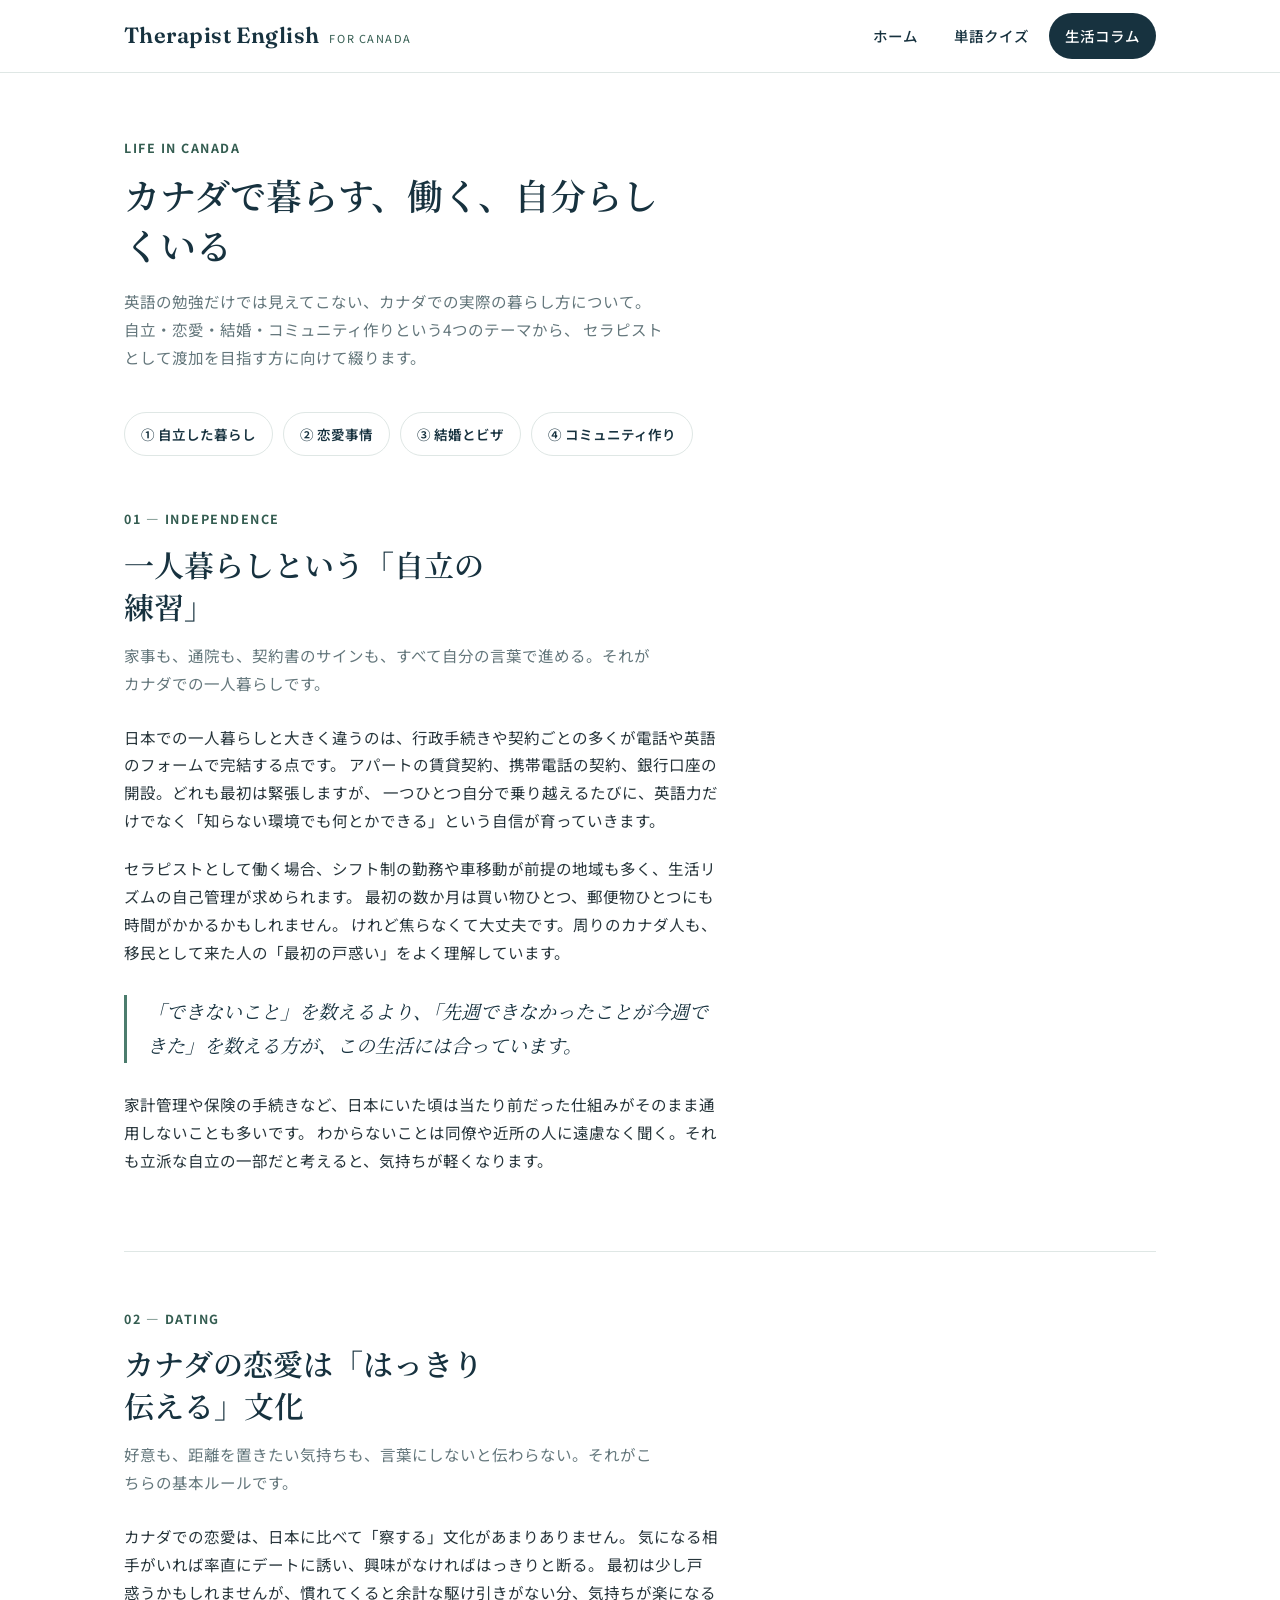
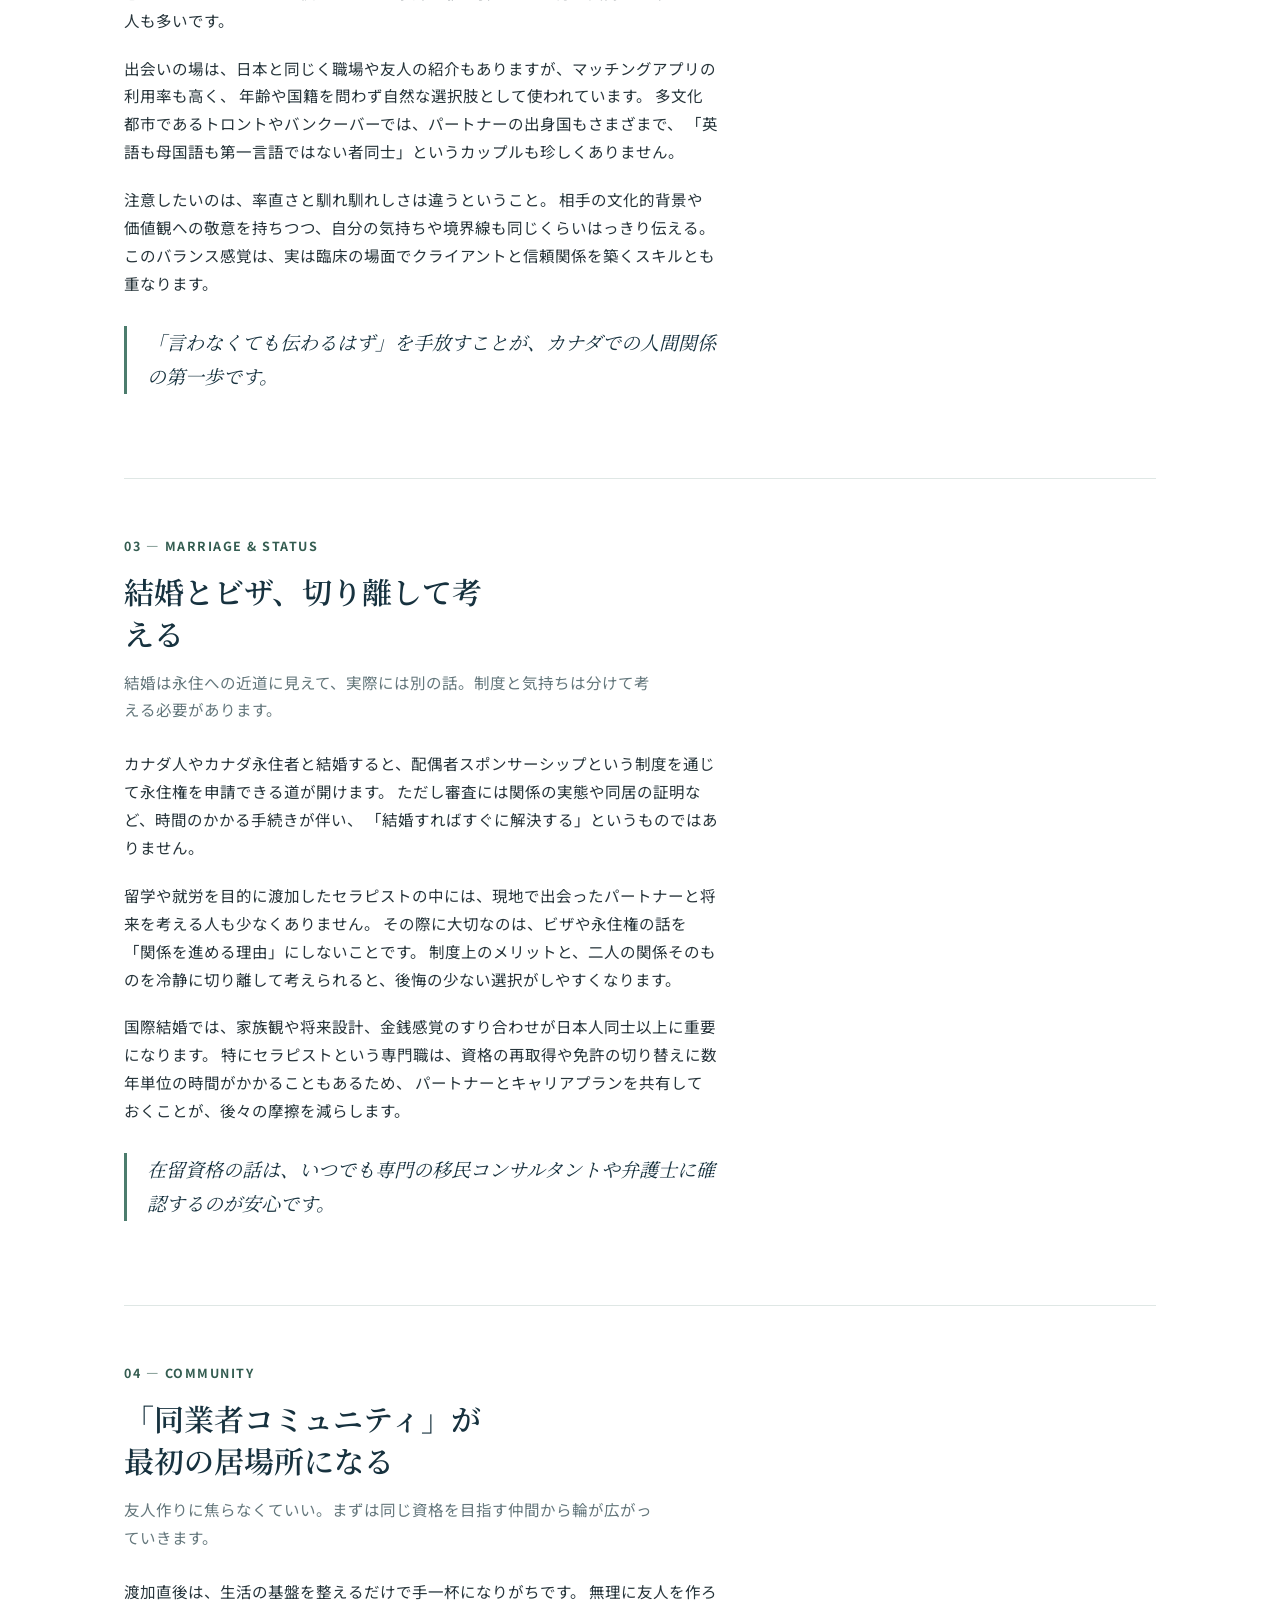
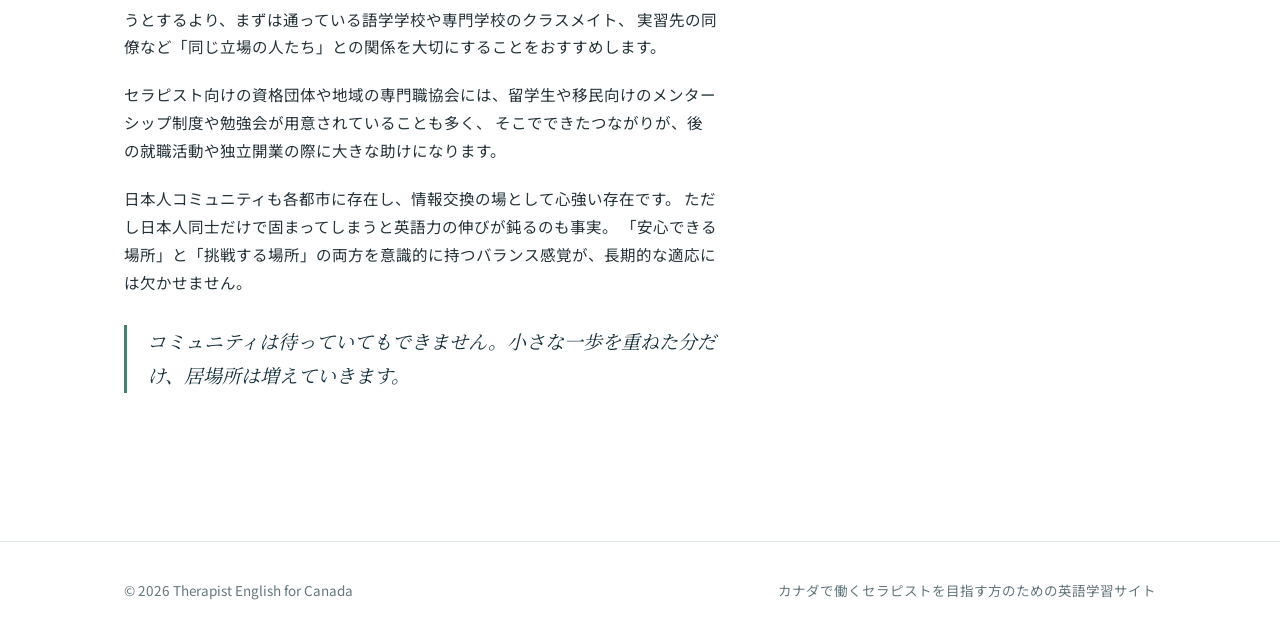
==== column.html @ 26094b74 "Add files via upload" ====
<!DOCTYPE html>
<html lang="ja">
<head>
<meta charset="UTF-8">
<meta name="viewport" content="width=device-width, initial-scale=1.0">
<title>カナダ生活コラム | Therapist English for Canada</title>
<link rel="preconnect" href="https://fonts.googleapis.com">
<link href="https://fonts.googleapis.com/css2?family=Fraunces:ital,wght@0,600;1,500&family=Noto+Sans+JP:wght@400;500;600;700&family=Noto+Serif+JP:wght@600;700&display=swap" rel="stylesheet">
<link rel="stylesheet" href="style.css">
</head>
<body>

<header class="site-header">
  <div class="container">
    <a href="index.html" class="brand">
      <span class="brand-mark">Therapist English</span>
      <span class="brand-sub">for Canada</span>
    </a>
    <nav class="main-nav">
      <a href="index.html">ホーム</a>
      <a href="quiz.html">単語クイズ</a>
      <a href="column.html" class="active">生活コラム</a>
    </nav>
  </div>
</header>

<section style="padding-bottom:0;">
  <div class="container">
    <div class="section-head">
      <span class="kicker">Life in Canada</span>
      <h1 style="font-size:clamp(26px,3.8vw,36px);">カナダで暮らす、働く、自分らしくいる</h1>
      <p style="color:var(--color-muted); font-size:15.5px; max-width:60ch;">
        英語の勉強だけでは見えてこない、カナダでの実際の暮らし方について。
        自立・恋愛・結婚・コミュニティ作りという4つのテーマから、
        セラピストとして渡加を目指す方に向けて綴ります。
      </p>
    </div>

    <nav class="column-nav">
      <a href="#independence">① 自立した暮らし</a>
      <a href="#dating">② 恋愛事情</a>
      <a href="#marriage">③ 結婚とビザ</a>
      <a href="#community">④ コミュニティ作り</a>
    </nav>
  </div>
</section>

<section style="padding-top:0;">
  <div class="container">

    <article class="article" id="independence">
      <span class="kicker">01 — Independence</span>
      <h2>一人暮らしという「自立の練習」</h2>
      <p class="lede">家事も、通院も、契約書のサインも、すべて自分の言葉で進める。それがカナダでの一人暮らしです。</p>
      <div class="article-body">
        <p>
          日本での一人暮らしと大きく違うのは、行政手続きや契約ごとの多くが電話や英語のフォームで完結する点です。
          アパートの賃貸契約、携帯電話の契約、銀行口座の開設。どれも最初は緊張しますが、
          一つひとつ自分で乗り越えるたびに、英語力だけでなく「知らない環境でも何とかできる」という自信が育っていきます。
        </p>
        <p>
          セラピストとして働く場合、シフト制の勤務や車移動が前提の地域も多く、生活リズムの自己管理が求められます。
          最初の数か月は買い物ひとつ、郵便物ひとつにも時間がかかるかもしれません。
          けれど焦らなくて大丈夫です。周りのカナダ人も、移民として来た人の「最初の戸惑い」をよく理解しています。
        </p>
        <p class="pullquote">
          「できないこと」を数えるより、「先週できなかったことが今週できた」を数える方が、この生活には合っています。
        </p>
        <p>
          家計管理や保険の手続きなど、日本にいた頃は当たり前だった仕組みがそのまま通用しないことも多いです。
          わからないことは同僚や近所の人に遠慮なく聞く。それも立派な自立の一部だと考えると、気持ちが軽くなります。
        </p>
      </div>
    </article>

    <article class="article" id="dating">
      <span class="kicker">02 — Dating</span>
      <h2>カナダの恋愛は「はっきり伝える」文化</h2>
      <p class="lede">好意も、距離を置きたい気持ちも、言葉にしないと伝わらない。それがこちらの基本ルールです。</p>
      <div class="article-body">
        <p>
          カナダでの恋愛は、日本に比べて「察する」文化があまりありません。
          気になる相手がいれば率直にデートに誘い、興味がなければはっきりと断る。
          最初は少し戸惑うかもしれませんが、慣れてくると余計な駆け引きがない分、気持ちが楽になる人も多いです。
        </p>
        <p>
          出会いの場は、日本と同じく職場や友人の紹介もありますが、マッチングアプリの利用率も高く、
          年齢や国籍を問わず自然な選択肢として使われています。
          多文化都市であるトロントやバンクーバーでは、パートナーの出身国もさまざまで、
          「英語も母国語も第一言語ではない者同士」というカップルも珍しくありません。
        </p>
        <p>
          注意したいのは、率直さと馴れ馴れしさは違うということ。
          相手の文化的背景や価値観への敬意を持ちつつ、自分の気持ちや境界線も同じくらいはっきり伝える。
          このバランス感覚は、実は臨床の場面でクライアントと信頼関係を築くスキルとも重なります。
        </p>
        <p class="pullquote">
          「言わなくても伝わるはず」を手放すことが、カナダでの人間関係の第一歩です。
        </p>
      </div>
    </article>

    <article class="article" id="marriage">
      <span class="kicker">03 — Marriage &amp; Status</span>
      <h2>結婚とビザ、切り離して考える</h2>
      <p class="lede">結婚は永住への近道に見えて、実際には別の話。制度と気持ちは分けて考える必要があります。</p>
      <div class="article-body">
        <p>
          カナダ人やカナダ永住者と結婚すると、配偶者スポンサーシップという制度を通じて永住権を申請できる道が開けます。
          ただし審査には関係の実態や同居の証明など、時間のかかる手続きが伴い、
          「結婚すればすぐに解決する」というものではありません。
        </p>
        <p>
          留学や就労を目的に渡加したセラピストの中には、現地で出会ったパートナーと将来を考える人も少なくありません。
          その際に大切なのは、ビザや永住権の話を「関係を進める理由」にしないことです。
          制度上のメリットと、二人の関係そのものを冷静に切り離して考えられると、後悔の少ない選択がしやすくなります。
        </p>
        <p>
          国際結婚では、家族観や将来設計、金銭感覚のすり合わせが日本人同士以上に重要になります。
          特にセラピストという専門職は、資格の再取得や免許の切り替えに数年単位の時間がかかることもあるため、
          パートナーとキャリアプランを共有しておくことが、後々の摩擦を減らします。
        </p>
        <p class="pullquote">
          在留資格の話は、いつでも専門の移民コンサルタントや弁護士に確認するのが安心です。
        </p>
      </div>
    </article>

    <article class="article" id="community">
      <span class="kicker">04 — Community</span>
      <h2>「同業者コミュニティ」が最初の居場所になる</h2>
      <p class="lede">友人作りに焦らなくていい。まずは同じ資格を目指す仲間から輪が広がっていきます。</p>
      <div class="article-body">
        <p>
          渡加直後は、生活の基盤を整えるだけで手一杯になりがちです。
          無理に友人を作ろうとするより、まずは通っている語学学校や専門学校のクラスメイト、
          実習先の同僚など「同じ立場の人たち」との関係を大切にすることをおすすめします。
        </p>
        <p>
          セラピスト向けの資格団体や地域の専門職協会には、留学生や移民向けのメンターシップ制度や勉強会が用意されていることも多く、
          そこでできたつながりが、後の就職活動や独立開業の際に大きな助けになります。
        </p>
        <p>
          日本人コミュニティも各都市に存在し、情報交換の場として心強い存在です。
          ただし日本人同士だけで固まってしまうと英語力の伸びが鈍るのも事実。
          「安心できる場所」と「挑戦する場所」の両方を意識的に持つバランス感覚が、長期的な適応には欠かせません。
        </p>
        <p class="pullquote">
          コミュニティは待っていてもできません。小さな一歩を重ねた分だけ、居場所は増えていきます。
        </p>
      </div>
    </article>

  </div>
</section>

<footer class="site-footer">
  <div class="container">
    <span>© 2026 Therapist English for Canada</span>
    <span>カナダで働くセラピストを目指す方のための英語学習サイト</span>
  </div>
</footer>

</body>
</html>
---- style.css ----
/* ===========================================================
   Therapist English for Canada — shared stylesheet
   Palette: white / deep navy / sage green (calm, clinical trust)
   =========================================================== */

   :root {
    --color-bg: #ffffff;
    --color-bg-soft: #f4f8f7;
    --color-bg-soft-2: #eef4f2;
    --color-navy: #17323f;
    --color-navy-deep: #0d1f27;
    --color-green: #4c7c6d;
    --color-green-deep: #345d51;
    --color-green-light: #dcebe5;
    --color-text: #26343a;
    --color-muted: #64777c;
    --color-border: #dfe7e5;
    --color-white: #ffffff;
    --color-danger: #b5544a;
  
    --font-display: "Fraunces", "Noto Serif JP", serif;
    --font-heading: "Noto Serif JP", "Fraunces", serif;
    --font-body: "Noto Sans JP", "Hiragino Kaku Gothic ProN", sans-serif;
  
    --radius-s: 6px;
    --radius-m: 12px;
    --radius-l: 20px;
  
    --shadow-soft: 0 4px 20px rgba(23, 50, 63, 0.06);
    --shadow-card: 0 8px 30px rgba(23, 50, 63, 0.08);
  
    --max-width: 1080px;
  }
  
  @media (prefers-reduced-motion: reduce) {
    *, *::before, *::after {
      animation-duration: 0.01ms !important;
      animation-iteration-count: 1 !important;
      transition-duration: 0.01ms !important;
      scroll-behavior: auto !important;
    }
  }
  
  * { box-sizing: border-box; }
  
  html { scroll-behavior: smooth; }
  
  body {
    margin: 0;
    font-family: var(--font-body);
    color: var(--color-text);
    background: var(--color-bg);
    line-height: 1.8;
    -webkit-font-smoothing: antialiased;
  }
  
  h1, h2, h3, h4 {
    font-family: var(--font-heading);
    color: var(--color-navy);
    line-height: 1.4;
    margin: 0 0 0.5em;
    font-weight: 600;
  }
  
  a { color: inherit; }
  
  img { max-width: 100%; display: block; }
  
  .container {
    max-width: var(--max-width);
    margin: 0 auto;
    padding: 0 24px;
  }
  
  /* ---------- Header / Nav ---------- */
  
  .site-header {
    position: sticky;
    top: 0;
    z-index: 50;
    background: rgba(255, 255, 255, 0.92);
    backdrop-filter: blur(8px);
    border-bottom: 1px solid var(--color-border);
  }
  
  .site-header .container {
    display: flex;
    align-items: center;
    justify-content: space-between;
    height: 72px;
  }
  
  .brand {
    display: flex;
    align-items: baseline;
    gap: 10px;
    text-decoration: none;
    font-family: var(--font-display);
  }
  
  .brand-mark {
    font-size: 22px;
    font-weight: 600;
    color: var(--color-navy);
    letter-spacing: 0.02em;
  }
  
  .brand-sub {
    font-size: 11px;
    color: var(--color-green-deep);
    letter-spacing: 0.14em;
    text-transform: uppercase;
    font-family: var(--font-body);
  }
  
  .main-nav {
    display: flex;
    gap: 4px;
  }
  
  .main-nav a {
    text-decoration: none;
    padding: 10px 16px;
    border-radius: 999px;
    font-size: 14.5px;
    font-weight: 500;
    color: var(--color-navy);
    transition: background 0.2s ease, color 0.2s ease;
  }
  
  .main-nav a:hover {
    background: var(--color-green-light);
  }
  
  .main-nav a.active {
    background: var(--color-navy);
    color: #fff;
  }
  
  @media (max-width: 640px) {
    .brand-sub { display: none; }
    .main-nav a { padding: 8px 11px; font-size: 13px; }
  }
  
  /* ---------- Signature: pulse / vitals-line divider ---------- */
  
  .pulse-divider {
    display: block;
    width: 100%;
    height: 34px;
    margin: 0 auto;
  }
  
  .pulse-divider path {
    fill: none;
    stroke: var(--color-green);
    stroke-width: 2;
    stroke-linecap: round;
    stroke-linejoin: round;
    stroke-dasharray: 340;
    stroke-dashoffset: 340;
    animation: draw-pulse 1.6s ease-out forwards;
  }
  
  @keyframes draw-pulse {
    to { stroke-dashoffset: 0; }
  }
  
  /* ---------- Hero ---------- */
  
  .hero {
    padding: 76px 0 40px;
    background:
      radial-gradient(circle at 85% 0%, var(--color-green-light) 0%, transparent 45%),
      var(--color-bg);
  }
  
  .hero-eyebrow {
    display: inline-flex;
    align-items: center;
    gap: 8px;
    font-size: 12.5px;
    letter-spacing: 0.12em;
    text-transform: uppercase;
    color: var(--color-green-deep);
    background: var(--color-green-light);
    padding: 6px 14px;
    border-radius: 999px;
    margin-bottom: 22px;
    font-weight: 600;
  }
  
  .hero h1 {
    font-size: clamp(30px, 4.6vw, 48px);
    max-width: 15ch;
    letter-spacing: -0.01em;
  }
  
  .hero .en-accent {
    font-family: var(--font-display);
    font-style: italic;
    color: var(--color-green-deep);
  }
  
  .hero p.lead {
    font-size: 17px;
    color: var(--color-muted);
    max-width: 56ch;
    margin-top: 18px;
  }
  
  .hero-actions {
    display: flex;
    gap: 14px;
    margin-top: 32px;
    flex-wrap: wrap;
  }
  
  /* ---------- Buttons ---------- */
  
  .btn {
    display: inline-flex;
    align-items: center;
    gap: 8px;
    padding: 14px 26px;
    border-radius: 999px;
    font-weight: 600;
    font-size: 15px;
    text-decoration: none;
    border: 1.5px solid transparent;
    cursor: pointer;
    transition: transform 0.15s ease, background 0.2s ease, box-shadow 0.2s ease;
    font-family: var(--font-body);
  }
  
  .btn:hover { transform: translateY(-1px); }
  
  .btn-primary {
    background: var(--color-navy);
    color: #fff;
    box-shadow: var(--shadow-soft);
  }
  .btn-primary:hover { background: var(--color-navy-deep); }
  
  .btn-ghost {
    background: transparent;
    color: var(--color-navy);
    border-color: var(--color-border);
  }
  .btn-ghost:hover { background: var(--color-bg-soft); }
  
  .btn-quiz-choice {
    display: block;
    width: 100%;
    text-align: left;
    padding: 16px 20px;
    border-radius: var(--radius-m);
    border: 1.5px solid var(--color-border);
    background: #fff;
    font-size: 15.5px;
    font-family: var(--font-body);
    color: var(--color-text);
    cursor: pointer;
    transition: border-color 0.15s ease, background 0.15s ease, transform 0.1s ease;
  }
  .btn-quiz-choice:hover { border-color: var(--color-green); background: var(--color-bg-soft); }
  .btn-quiz-choice.correct {
    border-color: var(--color-green);
    background: var(--color-green-light);
    color: var(--color-green-deep);
    font-weight: 600;
  }
  .btn-quiz-choice.incorrect {
    border-color: var(--color-danger);
    background: #fbeceb;
    color: var(--color-danger);
  }
  .btn-quiz-choice:disabled { cursor: default; }
  
  /* ---------- Sections / cards ---------- */
  
  section { padding: 64px 0; }
  
  .section-soft { background: var(--color-bg-soft); }
  
  .section-head { max-width: 62ch; margin-bottom: 40px; }
  .section-head .kicker {
    font-size: 12.5px;
    letter-spacing: 0.12em;
    text-transform: uppercase;
    color: var(--color-green-deep);
    font-weight: 700;
    margin-bottom: 10px;
    display: block;
  }
  
  .grid-3 {
    display: grid;
    grid-template-columns: repeat(3, 1fr);
    gap: 22px;
  }
  
  @media (max-width: 780px) {
    .grid-3 { grid-template-columns: 1fr; }
  }
  
  .card {
    background: #fff;
    border: 1px solid var(--color-border);
    border-radius: var(--radius-l);
    padding: 30px 26px;
    box-shadow: var(--shadow-soft);
  }
  
  .card .step-num {
    font-family: var(--font-display);
    font-style: italic;
    color: var(--color-green);
    font-size: 26px;
    margin-bottom: 10px;
    display: block;
  }
  
  .card h3 { font-size: 19px; }
  .card p { color: var(--color-muted); font-size: 14.5px; margin: 0; }
  
  .link-card {
    display: block;
    text-decoration: none;
    background: #fff;
    border: 1px solid var(--color-border);
    border-radius: var(--radius-l);
    padding: 32px;
    box-shadow: var(--shadow-soft);
    transition: box-shadow 0.2s ease, transform 0.2s ease, border-color 0.2s ease;
  }
  
  .link-card:hover {
    box-shadow: var(--shadow-card);
    transform: translateY(-2px);
    border-color: var(--color-green);
  }
  
  .link-card .icon-tag {
    display: inline-flex;
    align-items: center;
    justify-content: center;
    width: 44px;
    height: 44px;
    border-radius: 12px;
    background: var(--color-green-light);
    color: var(--color-green-deep);
    margin-bottom: 18px;
    font-size: 20px;
  }
  
  .link-card h3 { margin-bottom: 8px; }
  .link-card p { color: var(--color-muted); font-size: 14.5px; }
  .link-card .go {
    margin-top: 16px;
    font-size: 13.5px;
    font-weight: 700;
    color: var(--color-green-deep);
  }
  
  /* ---------- Footer ---------- */
  
  .site-footer {
    border-top: 1px solid var(--color-border);
    padding: 36px 0;
    color: var(--color-muted);
    font-size: 13.5px;
  }
  
  .site-footer .container {
    display: flex;
    justify-content: space-between;
    align-items: center;
    flex-wrap: wrap;
    gap: 12px;
  }
  
  /* ---------- Quiz page ---------- */
  
  .quiz-wrap {
    max-width: 640px;
    margin: 0 auto;
  }
  
  .quiz-progress-track {
    height: 6px;
    background: var(--color-bg-soft-2);
    border-radius: 999px;
    overflow: hidden;
    margin-bottom: 10px;
  }
  
  .quiz-progress-fill {
    height: 100%;
    background: var(--color-green);
    border-radius: 999px;
    transition: width 0.3s ease;
    width: 0%;
  }
  
  .quiz-meta {
    display: flex;
    justify-content: space-between;
    font-size: 13px;
    color: var(--color-muted);
    margin-bottom: 28px;
  }
  
  .quiz-card {
    background: #fff;
    border: 1px solid var(--color-border);
    border-radius: var(--radius-l);
    padding: 36px 32px;
    box-shadow: var(--shadow-card);
  }
  
  .quiz-question-label {
    font-size: 12.5px;
    letter-spacing: 0.1em;
    text-transform: uppercase;
    color: var(--color-green-deep);
    font-weight: 700;
    margin-bottom: 14px;
  }
  
  .quiz-question-en {
    font-family: var(--font-display);
    font-size: clamp(21px, 3vw, 27px);
    color: var(--color-navy);
    margin-bottom: 28px;
    line-height: 1.5;
  }
  
  .quiz-choices {
    display: grid;
    gap: 12px;
  }
  
  .quiz-feedback {
    margin-top: 20px;
    padding: 14px 18px;
    border-radius: var(--radius-m);
    font-size: 14.5px;
    display: none;
  }
  
  .quiz-feedback.show { display: block; }
  .quiz-feedback.is-correct { background: var(--color-green-light); color: var(--color-green-deep); }
  .quiz-feedback.is-incorrect { background: #fbeceb; color: var(--color-danger); }
  
  .quiz-footer-actions {
    display: flex;
    justify-content: flex-end;
    margin-top: 24px;
  }
  
  .quiz-result {
    text-align: center;
    padding: 20px 0 10px;
  }
  
  .quiz-result .score-num {
    font-family: var(--font-display);
    font-size: 64px;
    color: var(--color-green-deep);
    display: block;
    margin: 18px 0 6px;
  }
  
  .quiz-result-actions {
    display: flex;
    justify-content: center;
    gap: 14px;
    margin-top: 28px;
    flex-wrap: wrap;
  }
  
  .hidden { display: none !important; }
  
  /* ---------- Column page ---------- */
  
  .column-nav {
    display: flex;
    gap: 10px;
    flex-wrap: wrap;
    margin-bottom: 44px;
  }
  
  .column-nav a {
    text-decoration: none;
    font-size: 13.5px;
    font-weight: 600;
    padding: 9px 16px;
    border-radius: 999px;
    border: 1px solid var(--color-border);
    color: var(--color-navy);
    background: #fff;
  }
  
  .column-nav a:hover { background: var(--color-bg-soft); border-color: var(--color-green); }
  
  .article {
    border-top: 1px solid var(--color-border);
    padding: 56px 0;
  }
  
  .article:first-of-type { border-top: none; padding-top: 8px; }
  
  .article .kicker {
    font-size: 12.5px;
    letter-spacing: 0.12em;
    text-transform: uppercase;
    color: var(--color-green-deep);
    font-weight: 700;
    margin-bottom: 12px;
    display: block;
  }
  
  .article h2 { font-size: clamp(22px, 3.4vw, 30px); max-width: 22ch; }
  
  .article .lede {
    color: var(--color-muted);
    font-size: 15.5px;
    max-width: 60ch;
    margin: 14px 0 26px;
  }
  
  .article-body {
    max-width: 66ch;
    font-size: 15.5px;
  }
  
  .article-body p { margin: 0 0 20px; }
  
  .article-body .pullquote {
    font-family: var(--font-display);
    font-style: italic;
    font-size: 19px;
    color: var(--color-navy);
    border-left: 3px solid var(--color-green);
    padding-left: 20px;
    margin: 28px 0;
  }
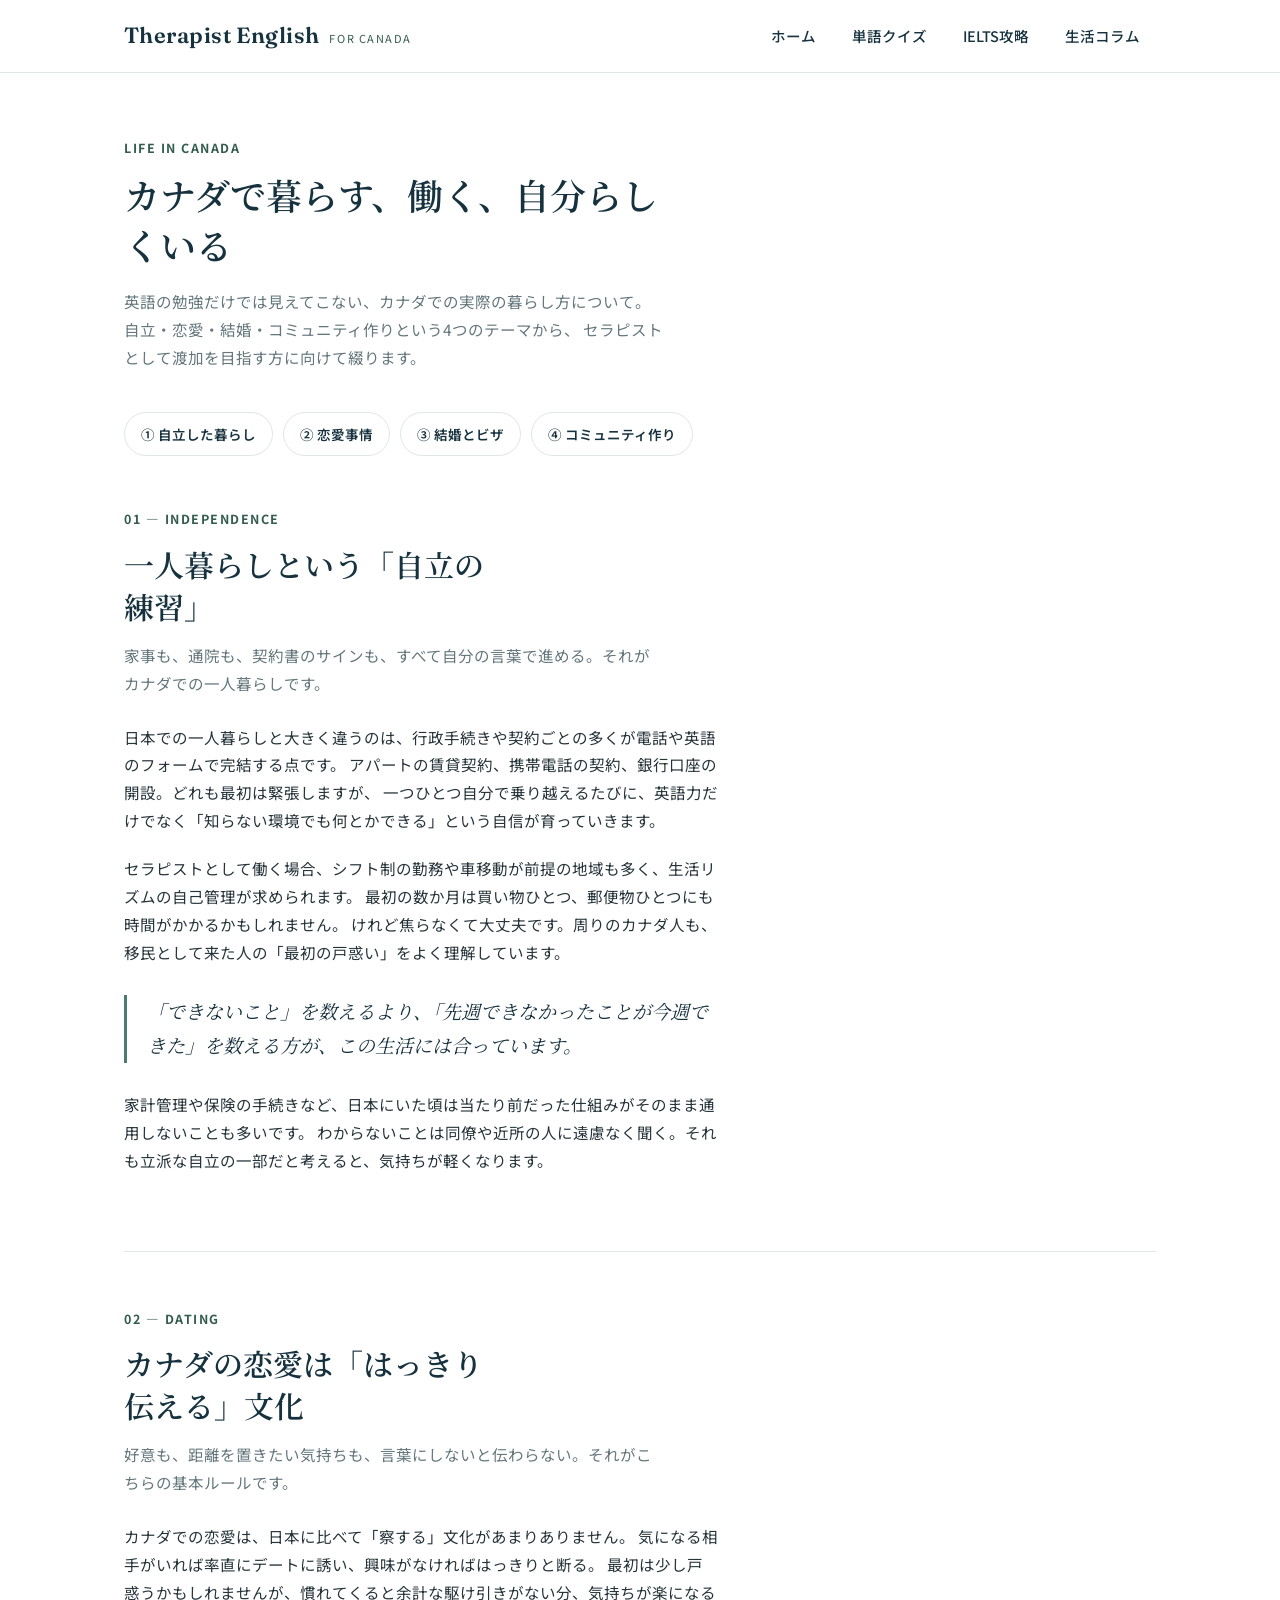
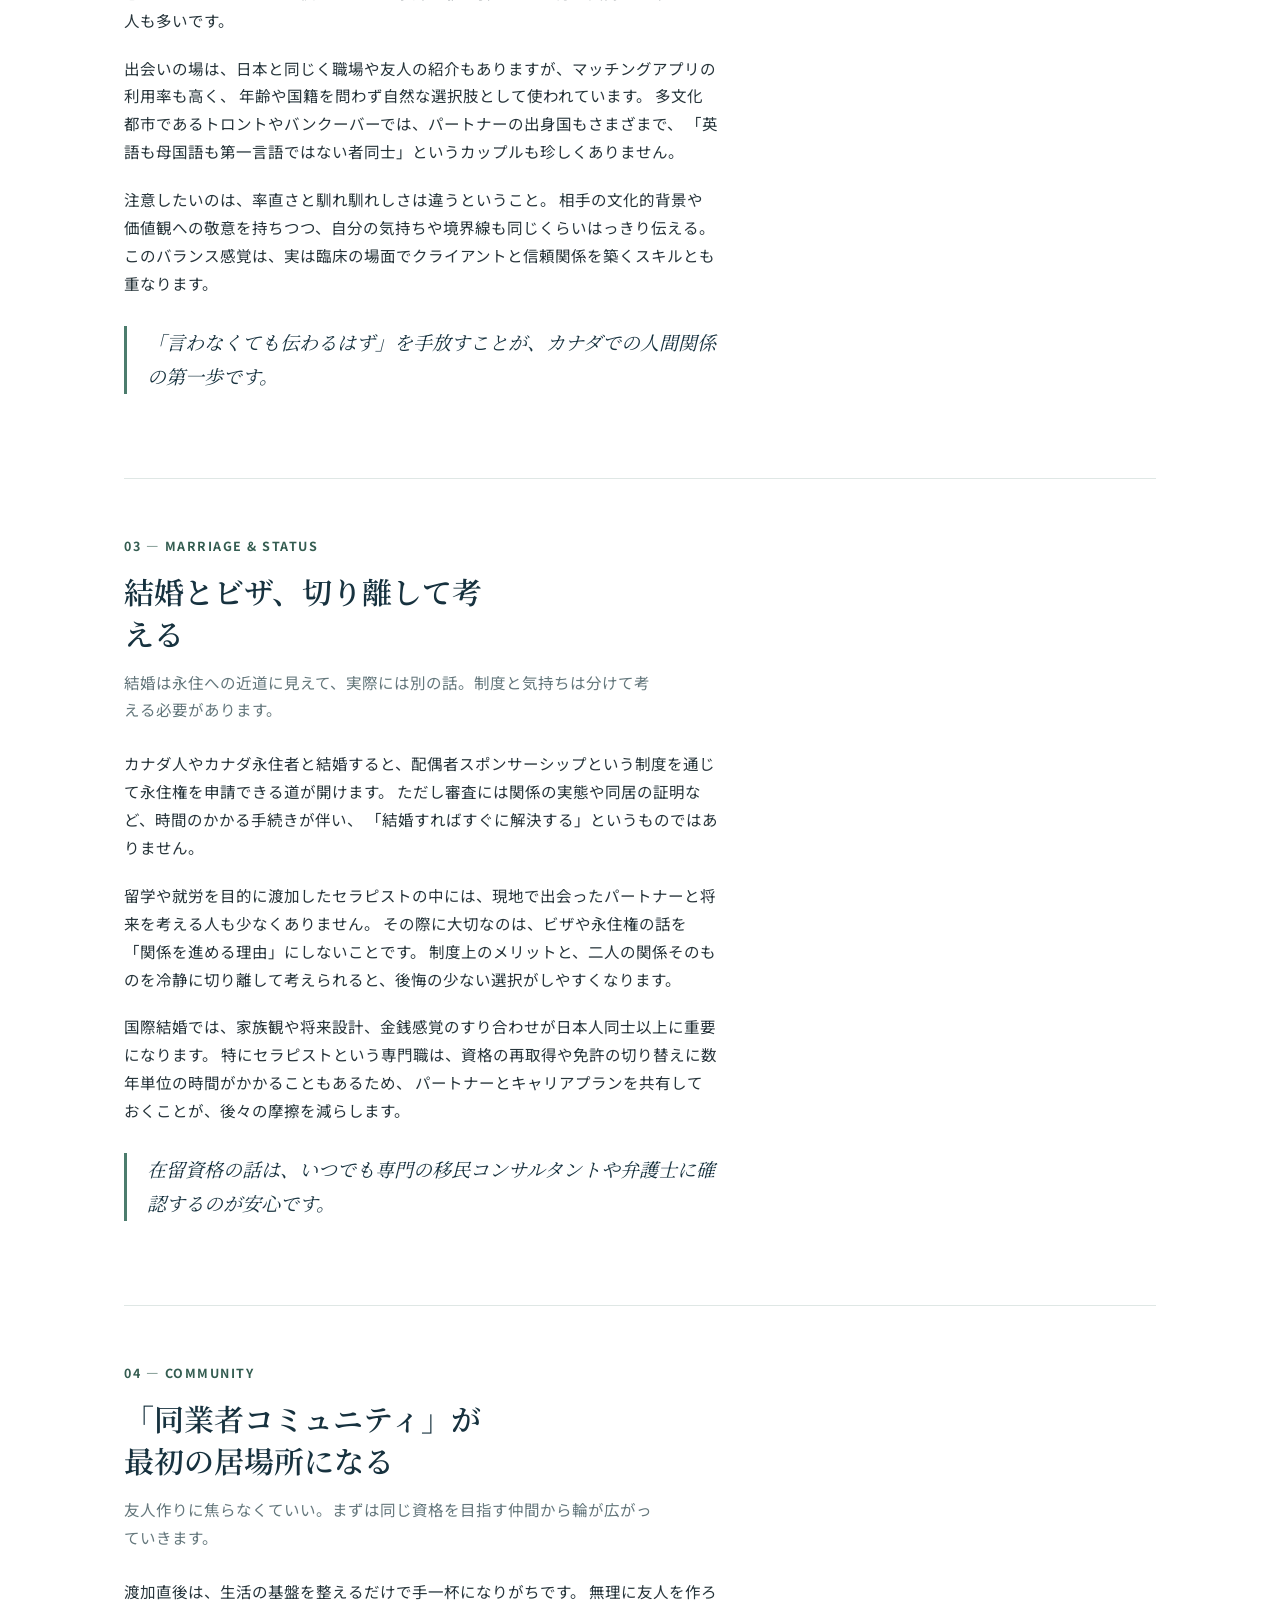
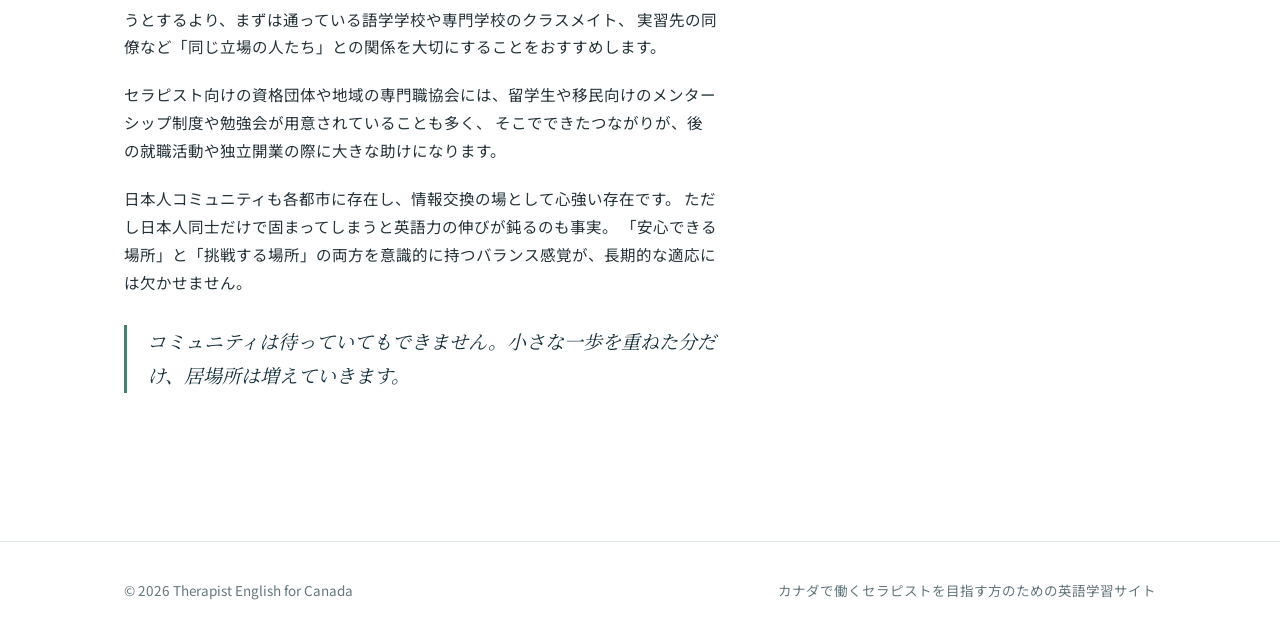
==== commit f4a31b03: "Update column.html" ====
--- a/column.html
+++ b/column.html
@@ -19,7 +19,7 @@
     <nav class="main-nav">
       <a href="index.html">ホーム</a>
       <a href="quiz.html">単語クイズ</a>
-      <a href="column.html" class="active">生活コラム</a>
+      <a href="ielts.html">IELTS攻略</a> <a href="column.html">生活コラム</a>
     </nav>
   </div>
 </header>
@@ -162,4 +162,4 @@
 </footer>
 
 </body>
-</html>+</html>
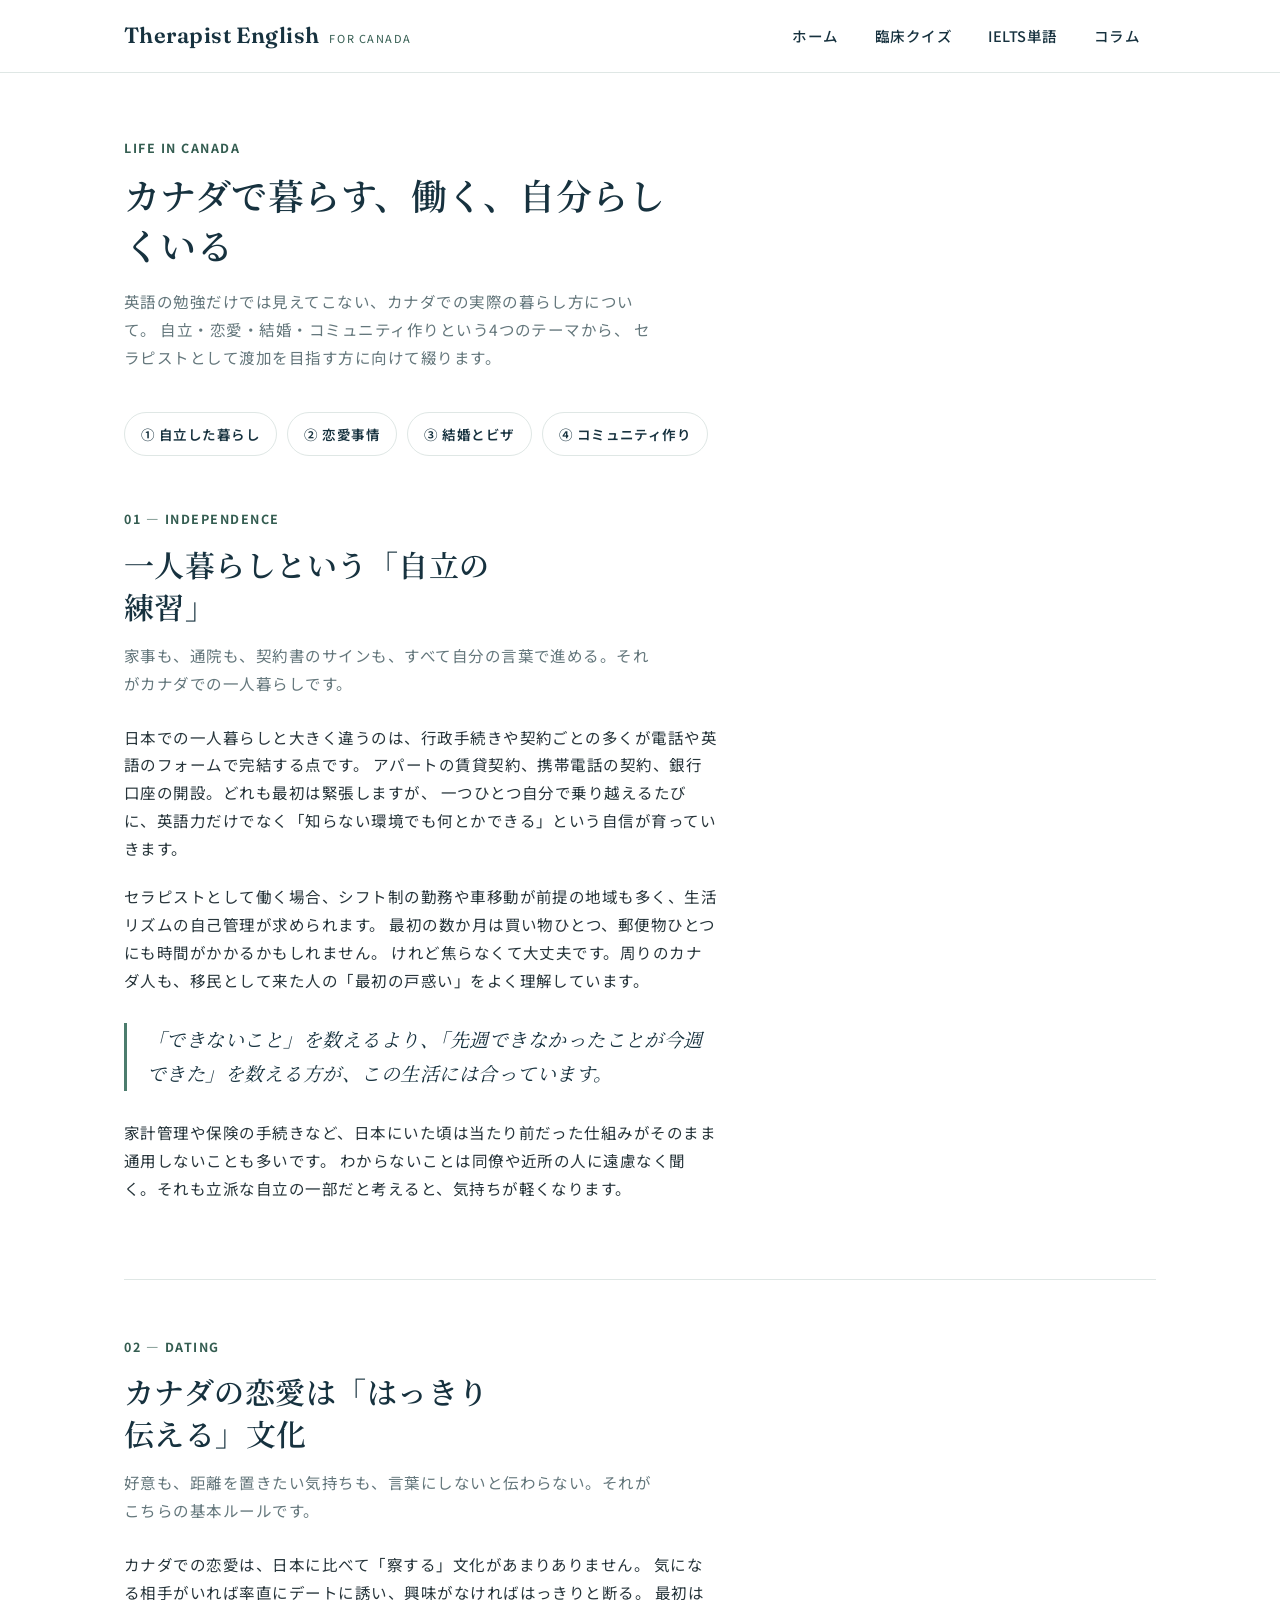
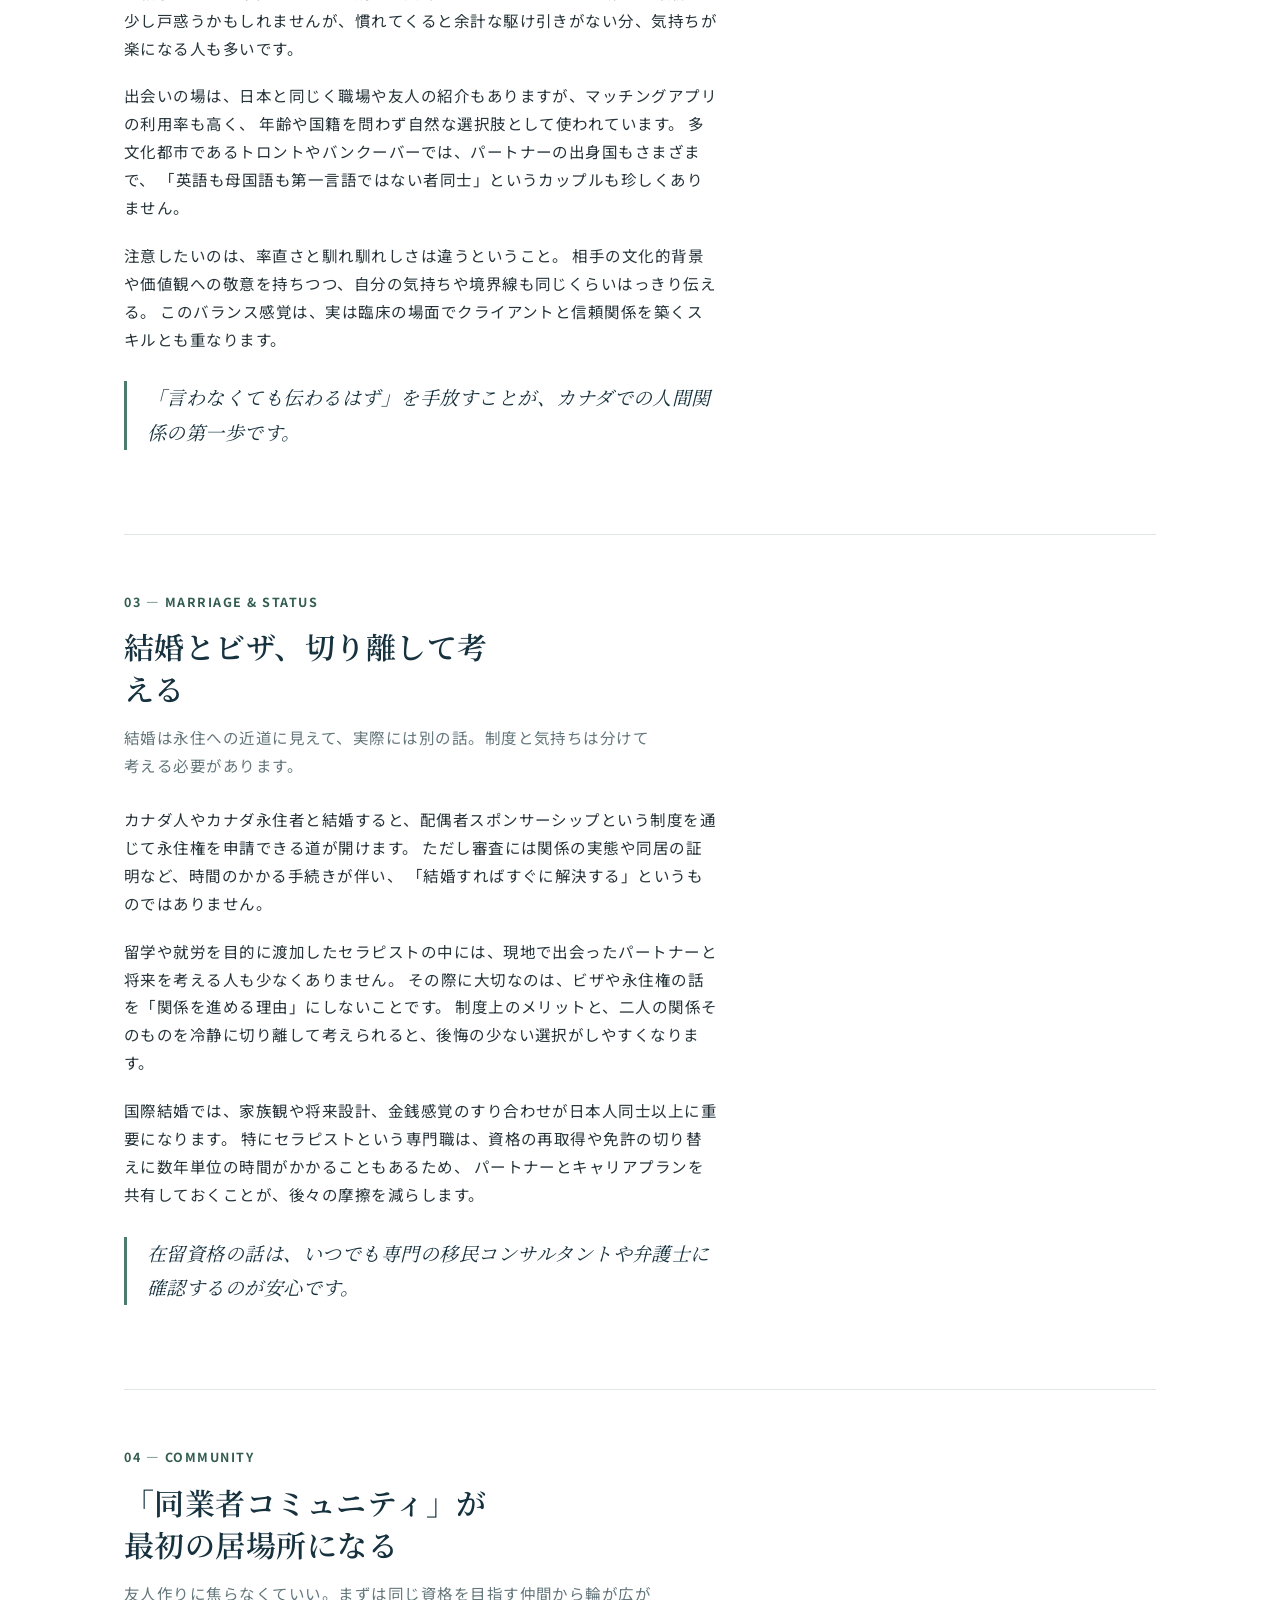
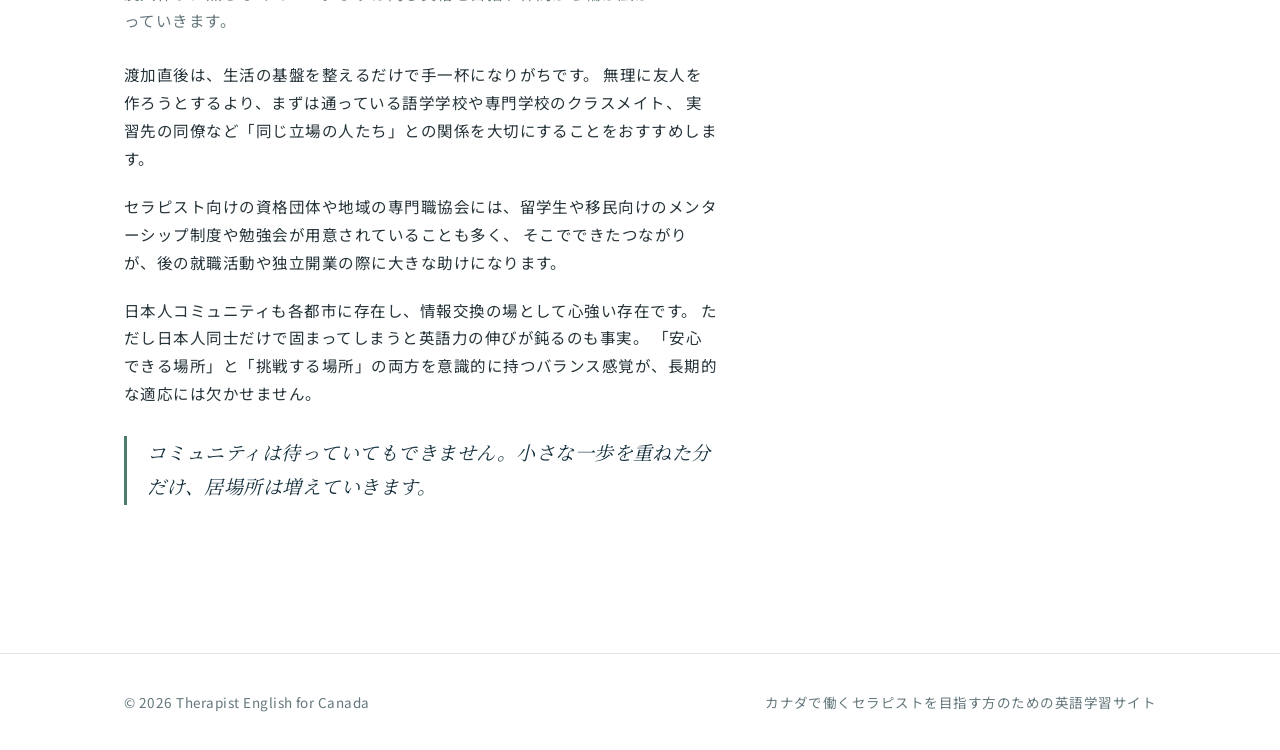
==== commit 741af299: "Update navigation links in column.html" ====
--- a/column.html
+++ b/column.html
@@ -17,10 +17,11 @@
       <span class="brand-sub">for Canada</span>
     </a>
     <nav class="main-nav">
-      <a href="index.html">ホーム</a>
-      <a href="quiz.html">単語クイズ</a>
-      <a href="ielts.html">IELTS攻略</a> <a href="column.html">生活コラム</a>
-    </nav>
+  <a href="index.html">ホーム</a>
+  <a href="quiz.html">臨床クイズ</a>
+  <a href="ielts-quiz.html">IELTS単語</a>
+  <a href="column.html">コラム</a>
+</nav>
   </div>
 </header>
 
--- a/style.css
+++ b/style.css
@@ -545,4 +545,39 @@
     border-left: 3px solid var(--color-green);
     padding-left: 20px;
     margin: 28px 0;
-  }+  }
+/* ===========================================================
+   Index & Global Typography Customizations
+   =========================================================== */
+body {
+  font-family: 'Noto Sans JP', -apple-system, BlinkMacSystemFont, "Segoe UI", sans-serif;
+  letter-spacing: 0.03em;
+}
+
+/* ヒーローエリアの微調整 */
+.hero h1 {
+  font-size: clamp(28px, 4.6vw, 42px);
+  line-height: 1.4;
+  color: var(--color-navy);
+  margin-bottom: 20px;
+}
+
+/* リンクカードのホバー時の挙動を統合 */
+.link-card {
+  transition: all 0.3s ease;
+}
+.link-card:hover {
+  transform: translateY(-5px);
+  border-color: var(--color-green);
+  box-shadow: 0 10px 25px rgba(64, 145, 108, 0.1);
+}
+
+/* アフィリエイト訴求ボックス（IELTSコラム・クイズ共通） */
+.cta-box {
+  background: var(--color-bg-soft-2);
+  border: 1px solid var(--color-border);
+  border-radius: var(--radius-l);
+  padding: 32px;
+  margin: 40px 0;
+}
+.cta-box h3 { color: var(--color-navy); margin-bottom: 12px; }
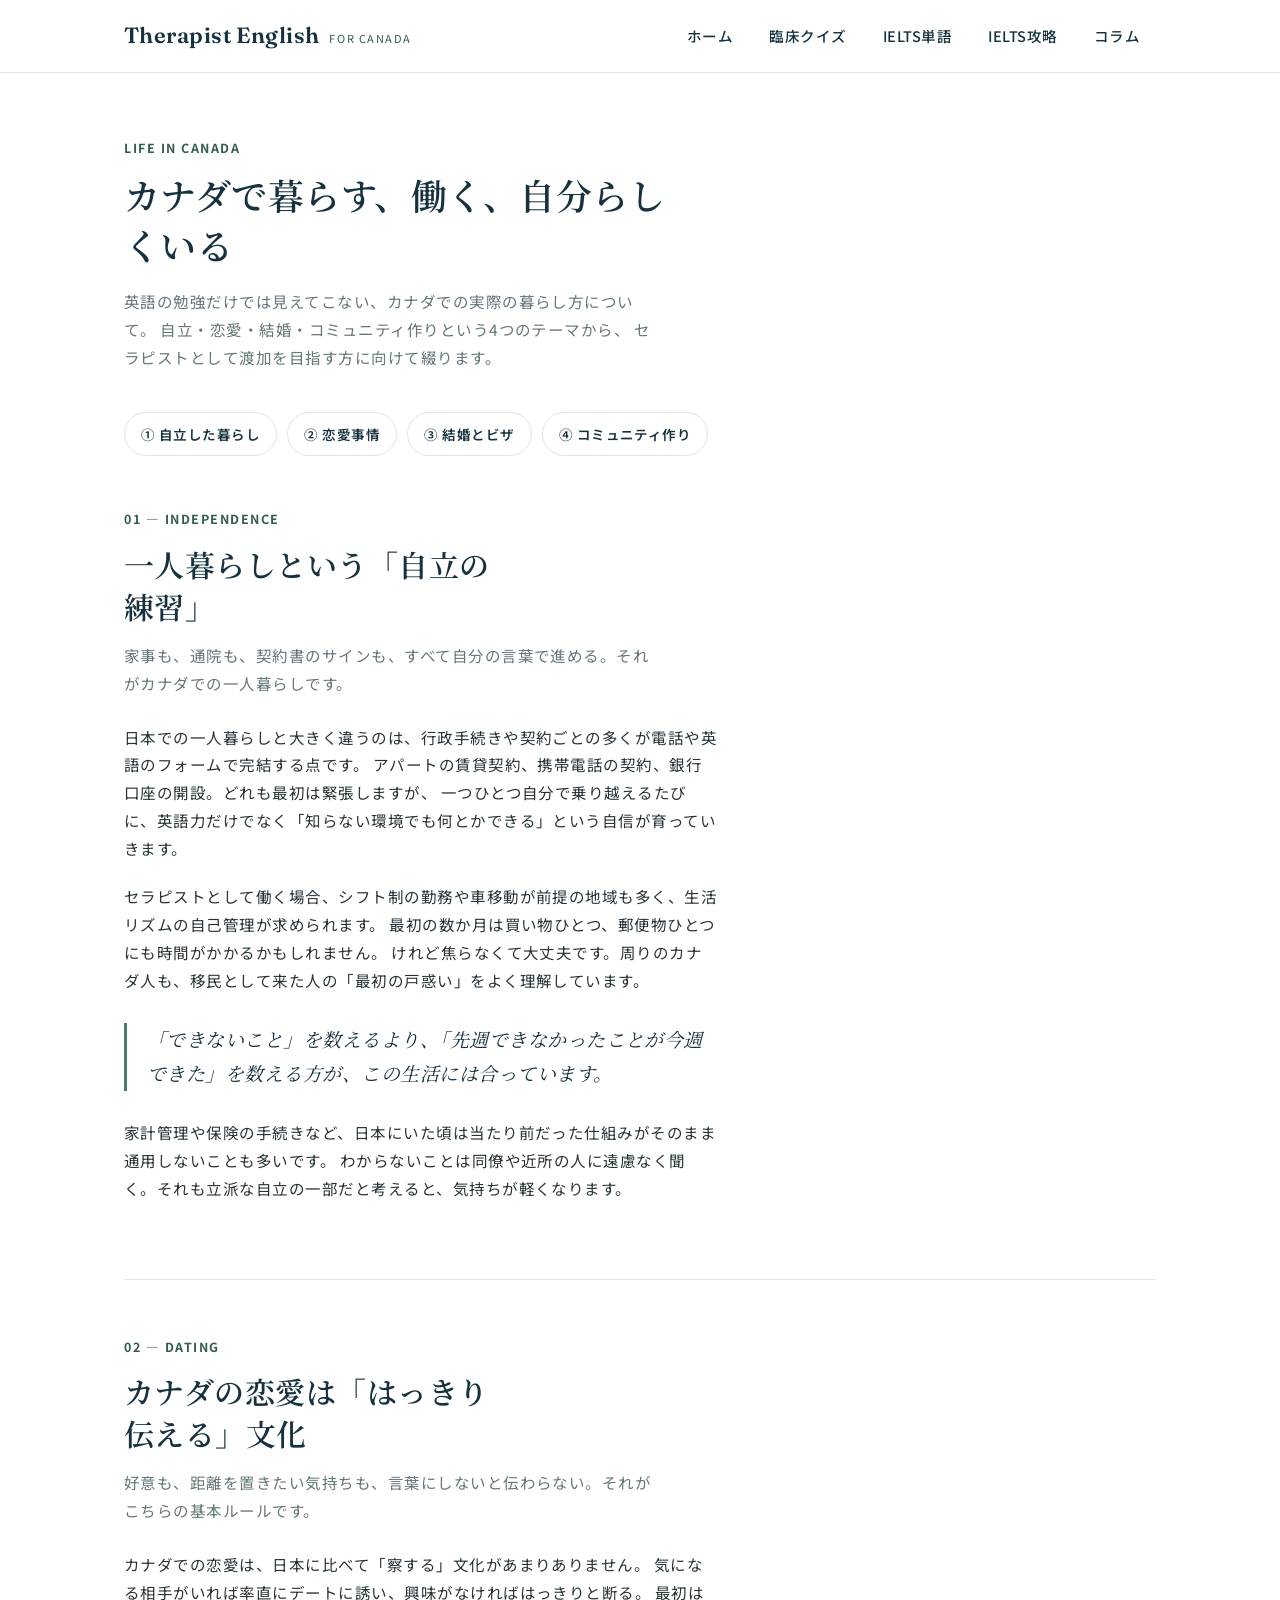
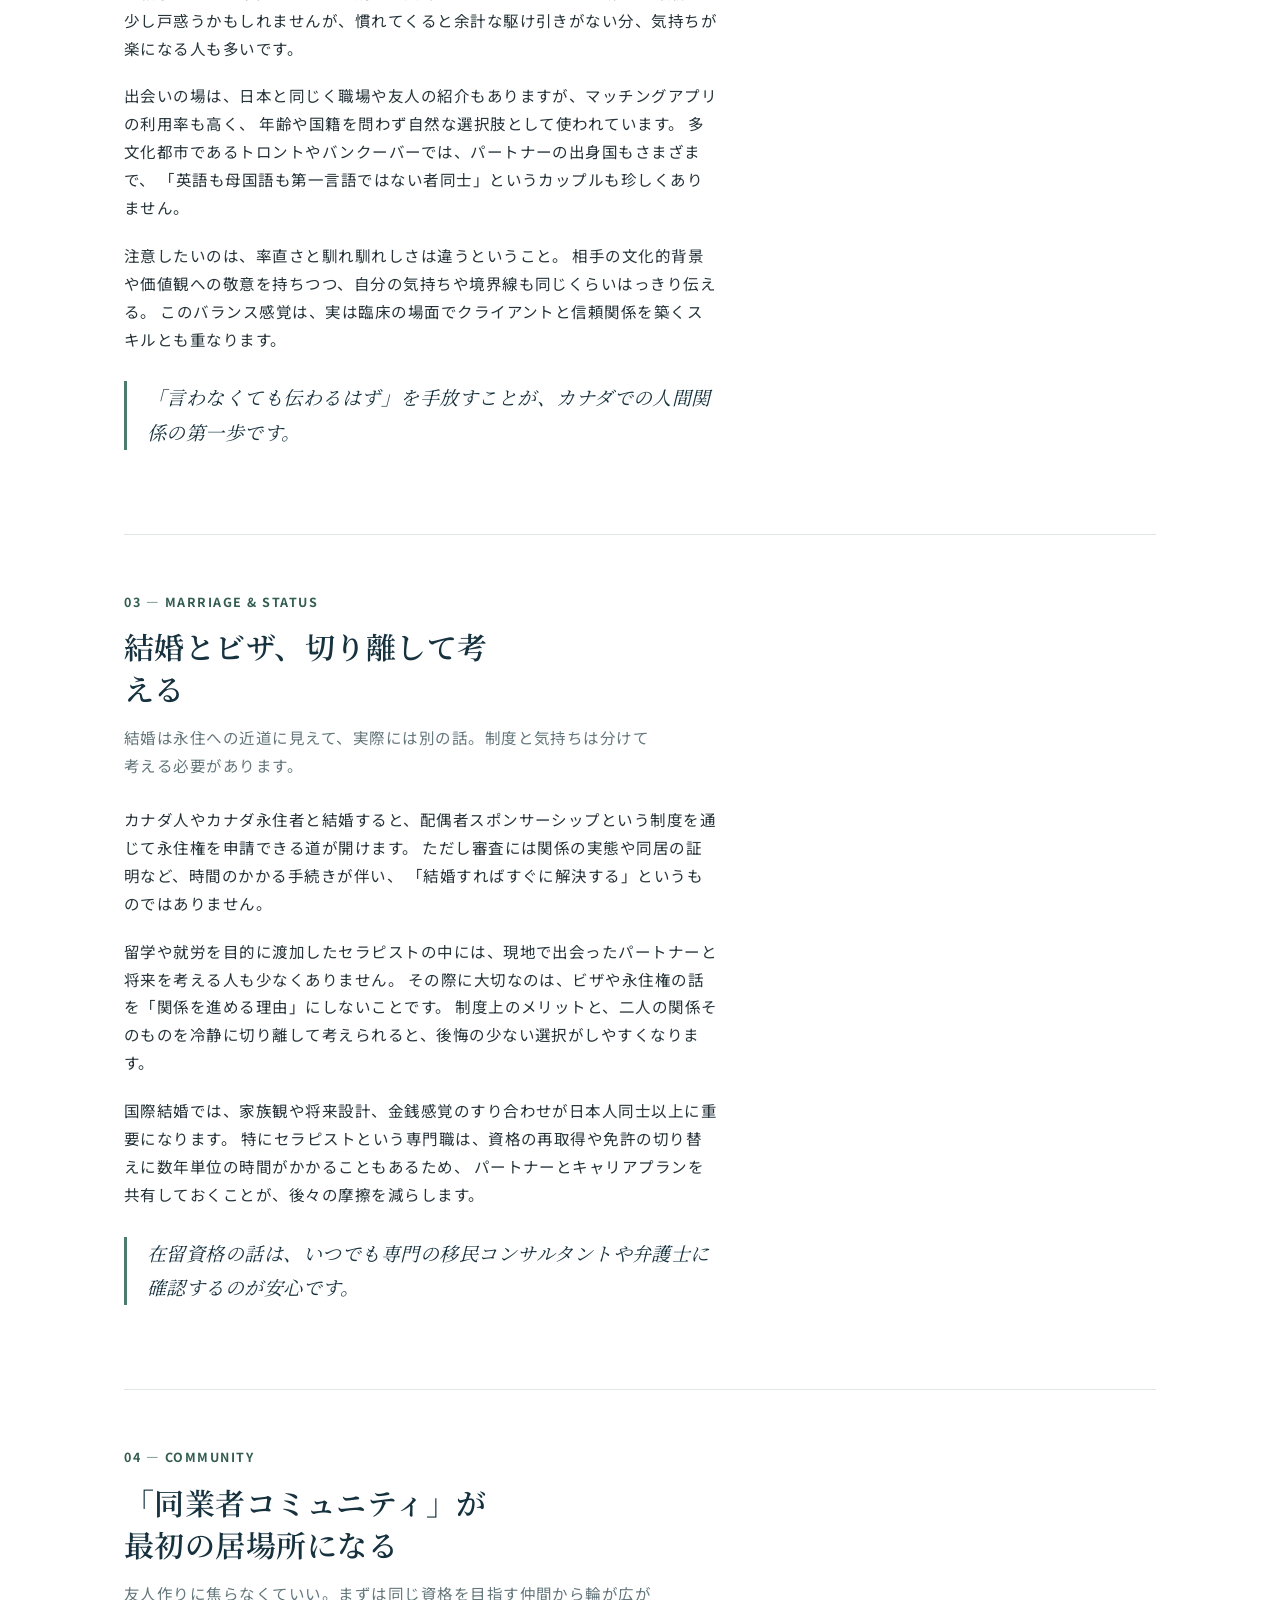
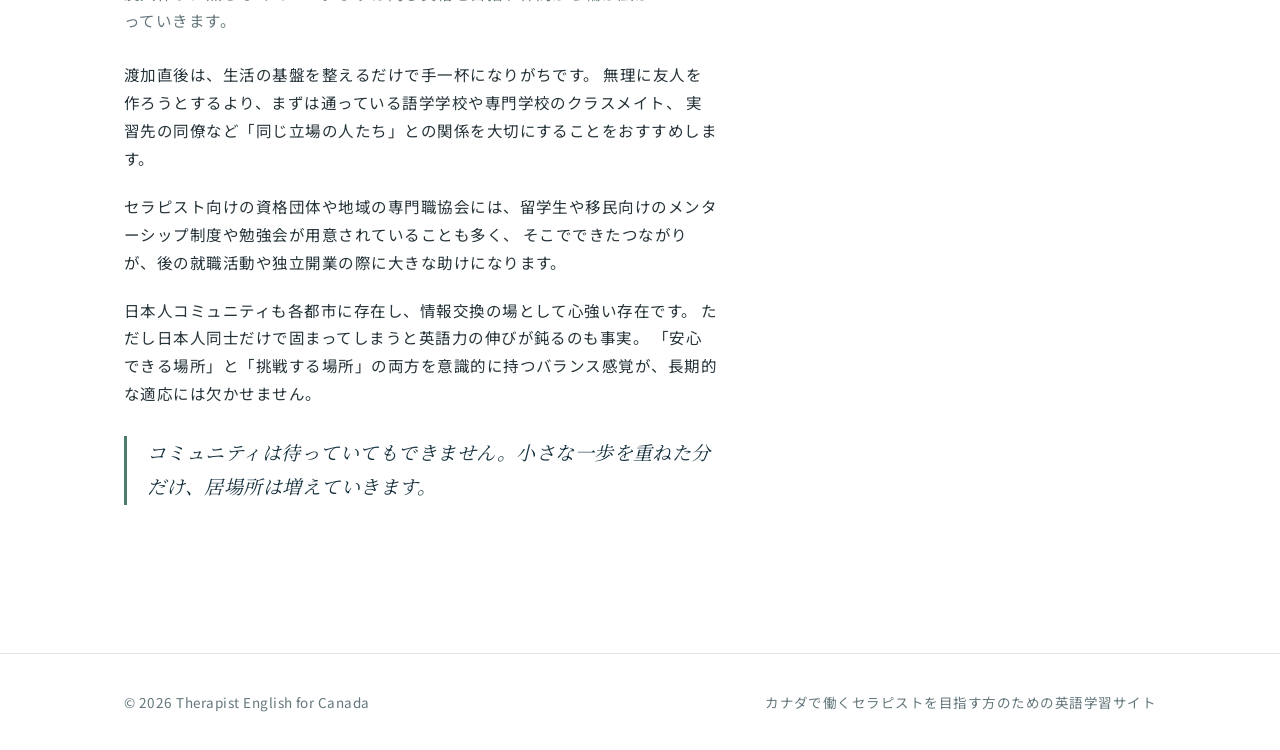
==== commit ac711370: "Update navigation links in column.html" ====
--- a/column.html
+++ b/column.html
@@ -20,7 +20,8 @@
   <a href="index.html">ホーム</a>
   <a href="quiz.html">臨床クイズ</a>
   <a href="ielts-quiz.html">IELTS単語</a>
-  <a href="column.html">コラム</a>
+  <a href="ielts.html">IELTS攻略</a>
+  <a href="column.html"　class="active">コラム</a>
 </nav>
   </div>
 </header>
--- a/style.css
+++ b/style.css
@@ -581,3 +581,75 @@
   margin: 40px 0;
 }
 .cta-box h3 { color: var(--color-navy); margin-bottom: 12px; }
+/* ===========================================================
+   Quiz Page Extra App Styles
+   =========================================================== */
+.quiz-question-en {
+  font-family: 'Fraunces', -apple-system, BlinkMacSystemFont, serif;
+  font-size: clamp(1.4rem, 4vw, 1.8rem);
+  color: #1b4332;
+  font-weight: 600;
+  text-align: center;
+  margin: 20px 0 30px;
+  line-height: 1.3;
+  word-break: break-word;
+}
+
+/* 臨床クイズ・モード選択用の特別カードスタイル */
+.mode-select-wrap {
+  display: flex;
+  flex-direction: column;
+  gap: 15px;
+  margin: 25px 0;
+}
+.mode-box {
+  border: 2px solid #e2e8f0;
+  border-radius: 14px;
+  padding: 15px;
+  text-align: left;
+  cursor: pointer;
+  transition: all 0.2s ease;
+}
+.mode-box input { display: none; }
+.mode-box.selected {
+  border-color: #40916c;
+  background-color: #f0fdf4;
+}
+.mode-title {
+  font-weight: bold;
+  color: #1b4332;
+  font-size: 1rem;
+  margin-bottom: 4px;
+  display: flex;
+  align-items: center;
+  gap: 6px;
+}
+.mode-desc {
+  font-size: 0.85rem;
+  color: #64748b;
+}
+/* ===========================================================
+   Hero Area Adjustments (Button & Typography)
+   =========================================================== */
+/* 改行が詰まらないように最大幅を少し広げる */
+.hero h1 {
+  max-width: 22ch !important; 
+}
+
+/* 3つ目のIELTS専用ボタン（テーマカラーのグリーンを使用） */
+.btn-ielts {
+  background: var(--color-green);
+  color: #fff;
+  box-shadow: var(--shadow-soft);
+}
+.btn-ielts:hover {
+  background: var(--color-green-deep);
+}
+
+/* スマホ等でボタンが縦並びになった時の余白調整 */
+.hero-actions {
+  gap: 12px !important;
+}
+.hero-actions .btn {
+  margin: 0 !important; /* 個別のインライン余白をリセットして綺麗に並べる */
+}
